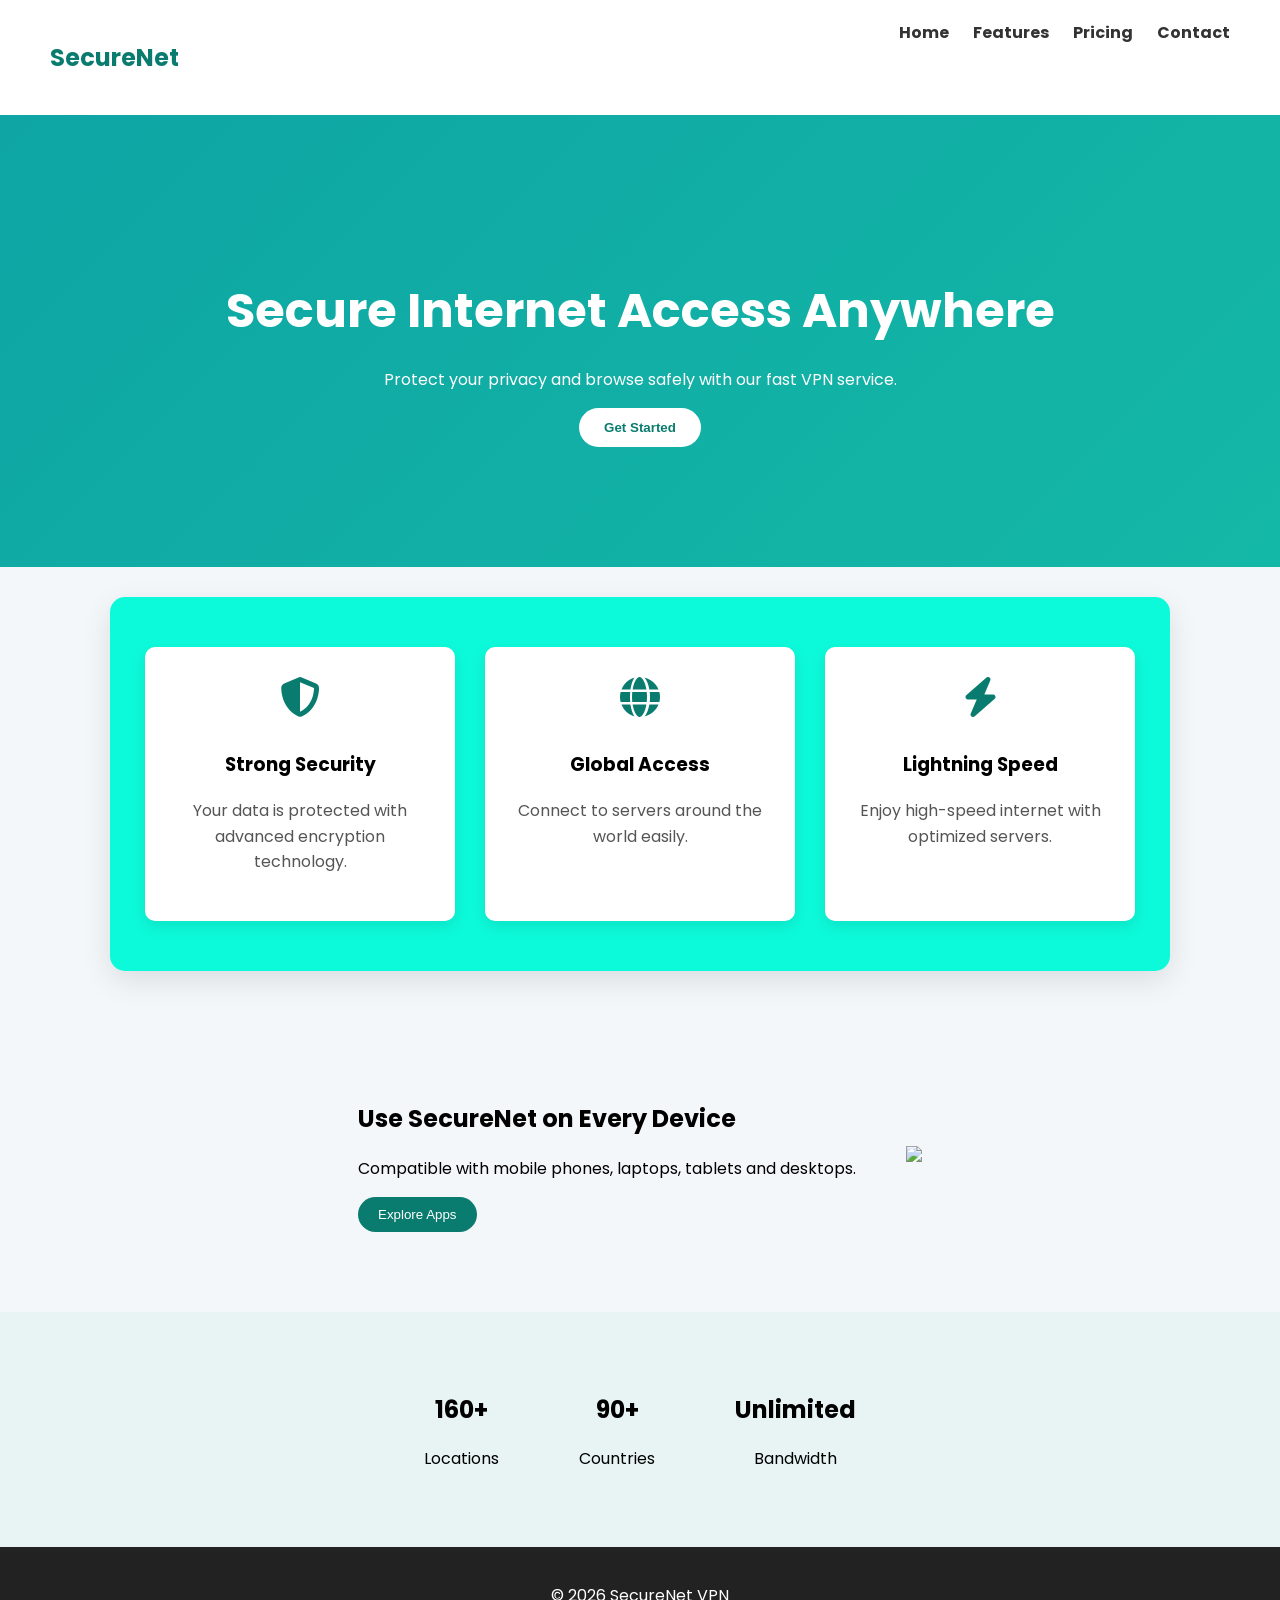
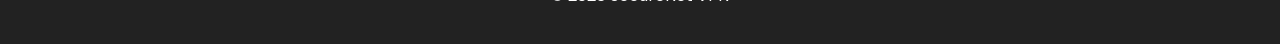
==== index.html @ 96b786a2 "Add files via upload" ====
<!DOCTYPE html>
<html>
<head>
<link href="https://fonts.googleapis.com/css2?family=Poppins:wght@300;400;600&display=swap" rel="stylesheet">
<link rel="stylesheet" href="https://cdnjs.cloudflare.com/ajax/libs/font-awesome/6.4.0/css/all.min.css">
<title>SecureNet VPN</title>
<link rel="stylesheet" href="styles.css">
</head>

<body>

<header>
<h2 class="logo">SecureNet</h2>
<nav>
<a href="#">Home</a>
<a href="#">Features</a>
<a href="#">Pricing</a>
<a href="#">Contact</a>
</nav>
</header>

<section class="hero">
<h1>Secure Internet Access Anywhere</h1>
<p>Protect your privacy and browse safely with our fast VPN service.</p>
<button>Get Started</button>
</section>

<section class="features">

<div class="feature-box">
<i class="fa-solid fa-shield-halved"></i>
<h3>Strong Security</h3>
<p>Your data is protected with advanced encryption technology.</p>
</div>

<div class="feature-box">
<i class="fa-solid fa-globe"></i>
<h3>Global Access</h3>
<p>Connect to servers around the world easily.</p>
</div>

<div class="feature-box">
<i class="fa-solid fa-bolt"></i>
<h3>Lightning Speed</h3>

<p>Enjoy high-speed internet with optimized servers.</p>
</div>

</section>

<section class="devices">

<div class="device-text">
<h2>Use SecureNet on Every Device</h2>
<p>Compatible with mobile phones, laptops, tablets and desktops.</p>
<button>Explore Apps</button>
</div>

<div class="device-img">
<img src="https://cdn-icons-png.flaticon.com/512/1055/1055687.png">
</div>

</section>

<section class="stats">

<div>
<h2>160+</h2>
<p>Locations</p>
</div>

<div>
<h2>90+</h2>
<p>Countries</p>
</div>

<div>
<h2>Unlimited</h2>
<p>Bandwidth</p>
</div>

</section>
<footer>
<p>© 2026 SecureNet VPN</p>
</footer>

</body>
</html>
---- styles.css ----
body{
font-family: Arial;
margin:0;
background:#f4f7f9;
}

header{
display:flex;
justify-content:space-between;
padding:20px 50px;
background:white;
box-shadow:0 2px 10px rgba(0,0,0,0.1);
}

.logo{
color:#0a7c6f;
}

nav a{
margin-left:20px;
text-decoration:none;
color:#333;
font-weight:bold;
}


.hero{
text-align:center;
padding:120px 20px;
background:linear-gradient(135deg,#0a7c6f,#18a999);
color:white;
}

.hero h1{
font-size:48px;
margin-bottom:20px;
}

.hero button{
padding:12px 25px;
border:none;
background:white;
color:#0a7c6f;
font-weight:bold;
border-radius:25px;
cursor:pointer;
}

.features{
display:flex;
justify-content:center;
gap:30px;
padding:80px 20px;
}

.feature-box{
background:white;
padding:30px;
width:250px;
border-radius:10px;
box-shadow:0 5px 15px rgba(0,0,0,0.1);
text-align:center;
transition:0.3s;
}

.feature-box:hover{
transform:translateY(-10px);
}

.devices{
display:flex;
align-items:center;
justify-content:center;
gap:50px;
padding:80px 20px;
}

.device-img img{
width:200px;
}

.devices button{
padding:10px 20px;
background:#0a7c6f;
color:white;
border:none;
border-radius:20px;
}

.stats{
display:flex;
justify-content:center;
gap:80px;
padding:60px;
background:#e8f4f3;
text-align:center;
}

footer{
text-align:center;
padding:20px;
background:#222;
color:white;
}
body{
font-family: 'Poppins', sans-serif;
}
.feature-box i{
font-size:40px;
color:#0a7c6f;
margin-bottom:15px;
}
.hero{
background: linear-gradient(135deg,#0ea5a4,#14b8a6);
}
.features {
  background: hwb(172 5% 2%);
  padding: 50px 30px;
  border-radius: 15px;
  box-shadow: 0 10px 30px rgba(0,0,0,0.1);
  margin: 30px auto;
  max-width: 1000px;
  transition: transform 0.3s ease;
}
.features:hover {
  transform: translateY(-10px);
}
.features h2 {
  color: #333;
  margin-bottom: 15px;
}
.features p {
  color: #555;
  line-height: 1.6;
}
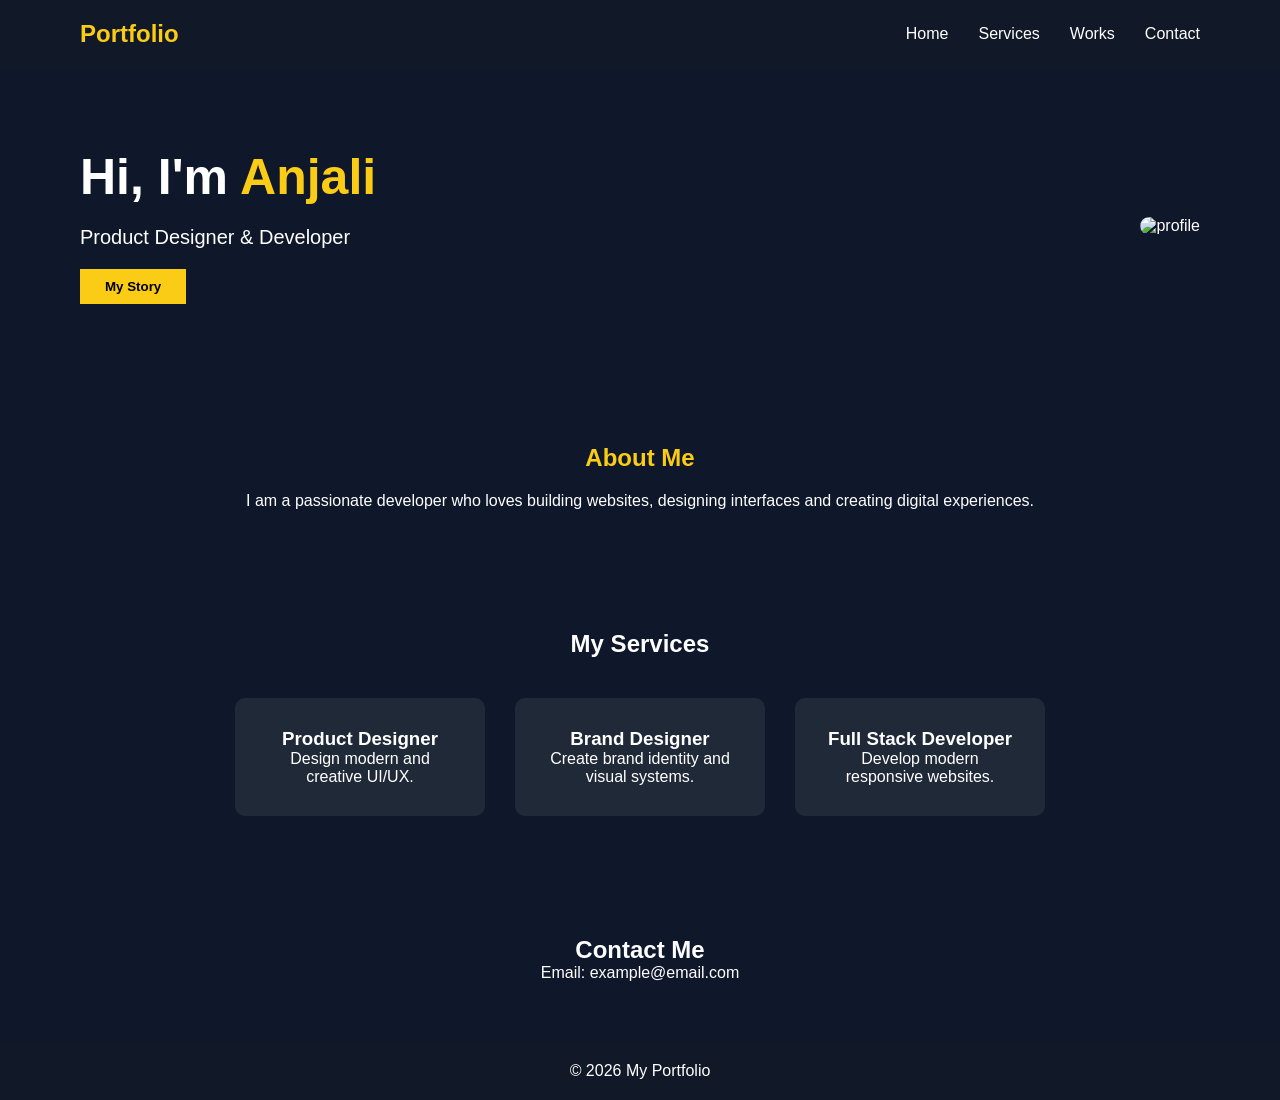
==== commit b6c1b71a: "Add files via upload" ====
--- a/index.html
+++ b/index.html
@@ -1,87 +1,74 @@
 <!DOCTYPE html>
-<html>
+<html lang="en">
 <head>
-<link href="https://fonts.googleapis.com/css2?family=Poppins:wght@300;400;600&display=swap" rel="stylesheet">
-<link rel="stylesheet" href="https://cdnjs.cloudflare.com/ajax/libs/font-awesome/6.4.0/css/all.min.css">
-<title>SecureNet VPN</title>
-<link rel="stylesheet" href="styles.css">
+<meta charset="UTF-8">
+<meta name="viewport" content="width=device-width, initial-scale=1.0">
+<title>Personal Portfolio</title>
+<link rel="stylesheet" href="style.css">
 </head>
 
 <body>
 
 <header>
-<h2 class="logo">SecureNet</h2>
-<nav>
-<a href="#">Home</a>
-<a href="#">Features</a>
-<a href="#">Pricing</a>
-<a href="#">Contact</a>
-</nav>
+    <nav>
+        <h2 class="logo">Portfolio</h2>
+        <ul>
+            <li><a href="#">Home</a></li>
+            <li><a href="#">Services</a></li>
+            <li><a href="#">Works</a></li>
+            <li><a href="#">Contact</a></li>
+        </ul>
+    </nav>
 </header>
 
 <section class="hero">
-<h1>Secure Internet Access Anywhere</h1>
-<p>Protect your privacy and browse safely with our fast VPN service.</p>
-<button>Get Started</button>
+    <div class="hero-text">
+        <h1>Hi, I'm <span>Anjali</span></h1>
+        <p>Product Designer & Developer</p>
+        <button>My Story</button>
+    </div>
+
+    <div class="hero-img">
+        <img src="c:\Users\DELL E5490\Downloads\WhatsApp Image 2026-02-08 at 21.40.07.jpeg" alt="profile">
+    </div>
 </section>
 
-<section class="features">
-
-<div class="feature-box">
-<i class="fa-solid fa-shield-halved"></i>
-<h3>Strong Security</h3>
-<p>Your data is protected with advanced encryption technology.</p>
-</div>
-
-<div class="feature-box">
-<i class="fa-solid fa-globe"></i>
-<h3>Global Access</h3>
-<p>Connect to servers around the world easily.</p>
-</div>
-
-<div class="feature-box">
-<i class="fa-solid fa-bolt"></i>
-<h3>Lightning Speed</h3>
-
-<p>Enjoy high-speed internet with optimized servers.</p>
-</div>
-
+<section class="about">
+    <h2>About Me</h2>
+    <p>
+        I am a passionate developer who loves building websites,
+        designing interfaces and creating digital experiences.
+    </p>
 </section>
 
-<section class="devices">
+<section class="services">
+    <h2>My Services</h2>
 
-<div class="device-text">
-<h2>Use SecureNet on Every Device</h2>
-<p>Compatible with mobile phones, laptops, tablets and desktops.</p>
-<button>Explore Apps</button>
-</div>
+    <div class="service-box">
+        <div class="card">
+            <h3>Product Designer</h3>
+            <p>Design modern and creative UI/UX.</p>
+        </div>
 
-<div class="device-img">
-<img src="https://cdn-icons-png.flaticon.com/512/1055/1055687.png">
-</div>
+        <div class="card">
+            <h3>Brand Designer</h3>
+            <p>Create brand identity and visual systems.</p>
+        </div>
 
+        <div class="card">
+            <h3>Full Stack Developer</h3>
+            <p>Develop modern responsive websites.</p>
+        </div>
+    </div>
 </section>
 
-<section class="stats">
+<section class="contact">
+    <h2>Contact Me</h2>
+    <p>Email: example@email.com</p>
+</section>
 
-<div>
-<h2>160+</h2>
-<p>Locations</p>
-</div>
-
-<div>
-<h2>90+</h2>
-<p>Countries</p>
-</div>
-
-<div>
-<h2>Unlimited</h2>
-<p>Bandwidth</p>
-</div>
-
-</section>
 <footer>
-<p>© 2026 SecureNet VPN</p>
+    <p>© 2026 My Portfolio</p>
 </footer>
 
 </body>
--- a/style.css
+++ b/style.css
@@ -0,0 +1,125 @@
+*{
+margin:0;
+padding:0;
+box-sizing:border-box;
+font-family:Arial, Helvetica, sans-serif;
+}
+
+body{
+background:#0f172a;
+color:white;
+}
+
+/* NAVBAR */
+
+nav{
+display:flex;
+justify-content:space-between;
+align-items:center;
+padding:20px 80px;
+background:#111827;
+}
+
+nav ul{
+list-style:none;
+display:flex;
+gap:30px;
+}
+
+nav a{
+text-decoration:none;
+color:white;
+font-size:16px;
+}
+
+.logo{
+color:#facc15;
+}
+
+/* HERO SECTION */
+
+.hero{
+display:flex;
+justify-content:space-between;
+align-items:center;
+padding:80px;
+}
+
+.hero-text h1{
+font-size:50px;
+}
+
+.hero-text span{
+color:#facc15;
+}
+
+.hero-text p{
+margin:20px 0;
+font-size:20px;
+}
+
+.hero button{
+padding:10px 25px;
+background:#facc15;
+border:none;
+cursor:pointer;
+font-weight:bold;
+}
+
+.hero-img img{
+width:300px;
+border-radius:10px;
+}
+
+/* ABOUT */
+
+.about{
+text-align:center;
+padding:60px 20px;
+}
+
+.about h2{
+color:#facc15;
+margin-bottom:20px;
+}
+
+/* SERVICES */
+
+.services{
+padding:60px 80px;
+text-align:center;
+}
+
+.service-box{
+display:flex;
+justify-content:center;
+gap:30px;
+margin-top:40px;
+}
+
+.card{
+background:#1f2937;
+padding:30px;
+width:250px;
+border-radius:10px;
+}
+
+.card:hover{
+background:#facc15;
+color:black;
+}
+
+/* CONTACT */
+
+.contact{
+text-align:center;
+padding:60px;
+}
+
+/* FOOTER */
+
+footer{
+text-align:center;
+padding:20px;
+background:#111827;
+}
